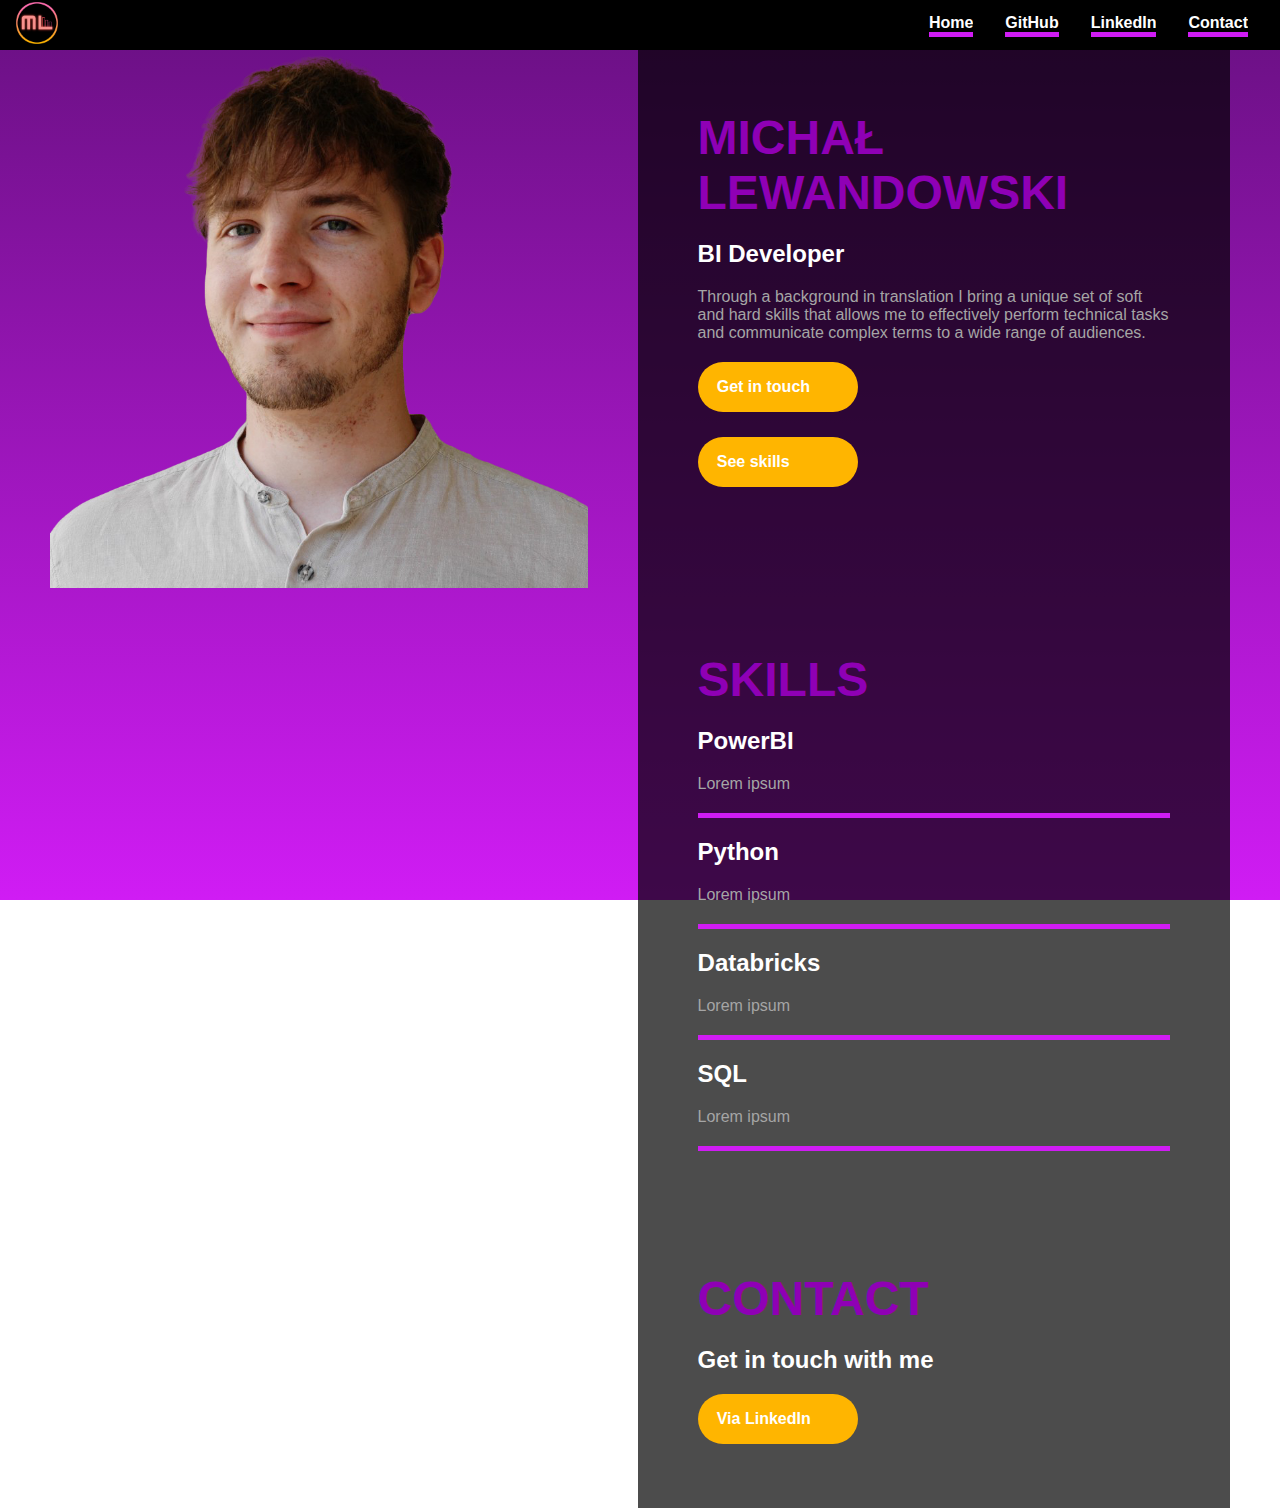
==== index.html @ a10fa275 "add separators in nav links" ====
<!DOCTYPE html>
<!--[if lt IE 7]>      <html class="no-js lt-ie9 lt-ie8 lt-ie7"> <![endif]-->
<!--[if IE 7]>         <html class="no-js lt-ie9 lt-ie8"> <![endif]-->
<!--[if IE 8]>         <html class="no-js lt-ie9"> <![endif]-->
<!--[if gt IE 8]>      <html class="no-js"> <!--<![endif]-->
<html lang="en">

<head>
    <meta charset="utf-8">
    <meta http-equiv="X-UA-Compatible" content="IE=edge">
    <title>Michał Lewandowski</title>
    <meta name="description" content="">
    <meta name="viewport" content="width=device-width, initial-scale=1">
    <link rel="shortcut icon" href="app/static/favicon.ico">
    <link rel="stylesheet" href="app/static/style.css">

<body>
    <section class="top-nav">
        <div>
            <img src="app/static/logo.png" width="42" , height="42" class="logo" />
        </div>
        <input id="menu-toggle" type="checkbox" />
        <label class='menu-button-container' for="menu-toggle">
            <div class='menu-button'></div>
        </label>
        <ul class="menu">
            <li><a href="#top" class="nav-link">
                    Home
                    <hr>
                </a></li>
            <li><a href="https://github.com/Lewandowski-commits" class="nav-link">
                    GitHub
                    <hr>
                </a></li>
            <li><a href="https://www.linkedin.com/in/lewandowskimicha%C5%82/" class="nav-link">
                    LinkedIn
                    <hr>
                </a></li>
            <li><a href="#contact" class="nav-link">
                    Contact
                    <hr>
                </a></li>
        </ul>
    </section>

    <section class="main">
        <div class="grid-container">
            <div class="item-left-big" id="top">
                <img src="app/static/profile pic no bg.png" width=100% alt="Profile picture of author" />
            </div>
            <div class="item-right-small bg-black">
                <h1>Michał Lewandowski</h1>
                <h2>BI Developer</h2>
                <p>Through a background in translation I bring a unique set of soft and hard skills that allows me to
                    effectively perform technical tasks and communicate complex terms to a wide range of audiences.</p>
                <a href="#contact" class="button">Get in touch</a>
                <a href="#skills" class="button">See skills</a>
            </div>
            <div class="item-left-big">

            </div>
            <div class="item-right-small bg-black">
                <h1 id="skills">Skills</h1>
                <h2>PowerBI</h2>
                <p>Lorem ipsum</p>
                <hr>
                <h2>Python</h2>
                <p>Lorem ipsum</p>
                <hr>
                <h2>Databricks</h2>
                <p>Lorem ipsum</p>
                <hr>
                <h2>SQL</h2>
                <p>Lorem ipsum</p>
                <hr>
            </div>
            <div class="item-left-big">

            </div>
            <div class="item-right-small bg-black">
                <h1 id="contact">Contact</h1>
                <h2>Get in touch with me</h2>
                <a href="https://www.linkedin.com/in/lewandowskimicha%C5%82/" class="button">Via LinkedIn</a>
            </div>
    </section>
</body>

</html>
---- app/static/style.css ----
* {

    margin: 0;

    padding: 0;

    box-sizing: border-box;

    font-family: 'Avenir LT Pro', sans-serif;
}

html {
    height: 100%;
    scroll-behavior: smooth;
}

body {
    background-repeat: no-repeat;
    background: linear-gradient(0deg, rgba(208, 28, 244, 1) 0%, rgba(104, 16, 129, 1) 100%);
    background-attachment: fixed;
}

h1 {
    color: #8F00B5;
    text-transform: uppercase;
    font-size: 3em;
}

h2 {
    color: #FFFFFF
}

p {
    color: #a5a5a5
}

.main {
    margin-top: 50px;
    height: 100%;
}

.bg-black {
    display: flex;
    flex-direction: column;
    background: rgba(0, 0, 0, 0.7);
    padding: 60px;
    row-gap: 20px;
}

.grid-container {
    display: grid;
    column-gap: 50px;
    grid-template-columns: repeat(12, auto);
    grid-template-rows: 1fr;
    width: 100%;
    height: 100%;
    align-content: center;
}

.item-left-big {
    grid-column-start: 2;
    grid-column-end: 9;
}

.item-right-small {
    grid-column-start: 9;
    grid-column-end: 12;
}

a.nav-link {
    font-weight: 600;
    color: #FFFFFF;
    text-decoration: none;
}

a.button {
    display: inline-block;
    padding: 1em 1.2em;
    margin: 0 0.3em 0.3em 0;
    border-radius: 2em;
    box-sizing: border-box;
    text-decoration: none;
    font-weight: 700;
    color: #FFFFFF;
    background-color: rgba(255, 181, 0, 1);
    transition: all 0.2s;
    width: 10em
}

a.button:hover {
    background-color: rgba(255, 109, 175, 1);
}

hr {
    border-top: 5px solid rgba(208, 28, 244, 1);
    border-bottom: 0px;
    border-left: 0px;
    border-right: 0px;
}

.top-nav {
    display: flex;
    flex-direction: row;
    align-items: center;
    justify-content: space-between;
    background-color: #000000;
    background: #000000;
    /* W3C, IE 10+/ Edge, Firefox 16+, Chrome 26+, Opera 12+, Safari 7+ */
    color: #FFF;
    height: 50px;
    padding: 1em;
    position: fixed;
    top: 0;
    width: 100%;
}

.menu {
    display: flex;
    flex-direction: row;
    list-style-type: none;
    margin: 0;
    padding: 0;
}

.menu>li {
    margin: 0 1rem;
    overflow: hidden;
}

.menu-button-container {
    display: none;
    height: 100%;
    width: 30px;
    cursor: pointer;
    flex-direction: column;
    justify-content: center;
    align-items: center;
}

#menu-toggle {
    display: none;
}

.menu-button,
.menu-button::before,
.menu-button::after {
    display: block;
    background-color: #fff;
    position: absolute;
    height: 4px;
    width: 30px;
    transition: transform 400ms cubic-bezier(0.23, 1, 0.32, 1);
    border-radius: 2px;
}

.menu-button::before {
    content: '';
    margin-top: -8px;
}

.menu-button::after {
    content: '';
    margin-top: 8px;
}

#menu-toggle:checked+.menu-button-container .menu-button::before {
    margin-top: 0px;
    transform: rotate(405deg);
}

#menu-toggle:checked+.menu-button-container .menu-button {
    background: rgba(255, 255, 255, 0);
}

#menu-toggle:checked+.menu-button-container .menu-button::after {
    margin-top: 0px;
    transform: rotate(-405deg);
}

@media (max-width: 700px) {
    .grid-container {
        grid-template-rows: 1fr 1fr;
        width: 100%;
        height: 100%;
        column-gap: 0px;
    }

    .item-left-big {
        grid-column-start: 1;
        grid-column-end: 12;
    }

    .item-right-small {
        grid-column-start: 1;
        grid-column-end: 12;
    }

    .menu-button-container {
        display: flex;
    }

    .menu {
        position: absolute;
        top: 0;
        margin-top: 50px;
        left: 0;
        flex-direction: column;
        width: 100%;
        justify-content: center;
        align-items: center;
    }

    #menu-toggle~.menu li {
        height: 0;
        margin: 0;
        padding: 0;
        border: 0;
        transition: height 400ms cubic-bezier(0.23, 1, 0.32, 1);
    }

    #menu-toggle:checked~.menu li {
        border: 1px solid #333;
        height: 2.5em;
        padding: 0.5em;
        transition: height 400ms cubic-bezier(0.23, 1, 0.32, 1);
    }

    .menu>li {
        display: flex;
        justify-content: center;
        margin: 0;
        padding: 0.5em 0;
        width: 100%;
        color: white;
        background-color: #222;
    }

    .menu>li:not(:last-child) {
        border-bottom: 1px solid #444;
    }
}
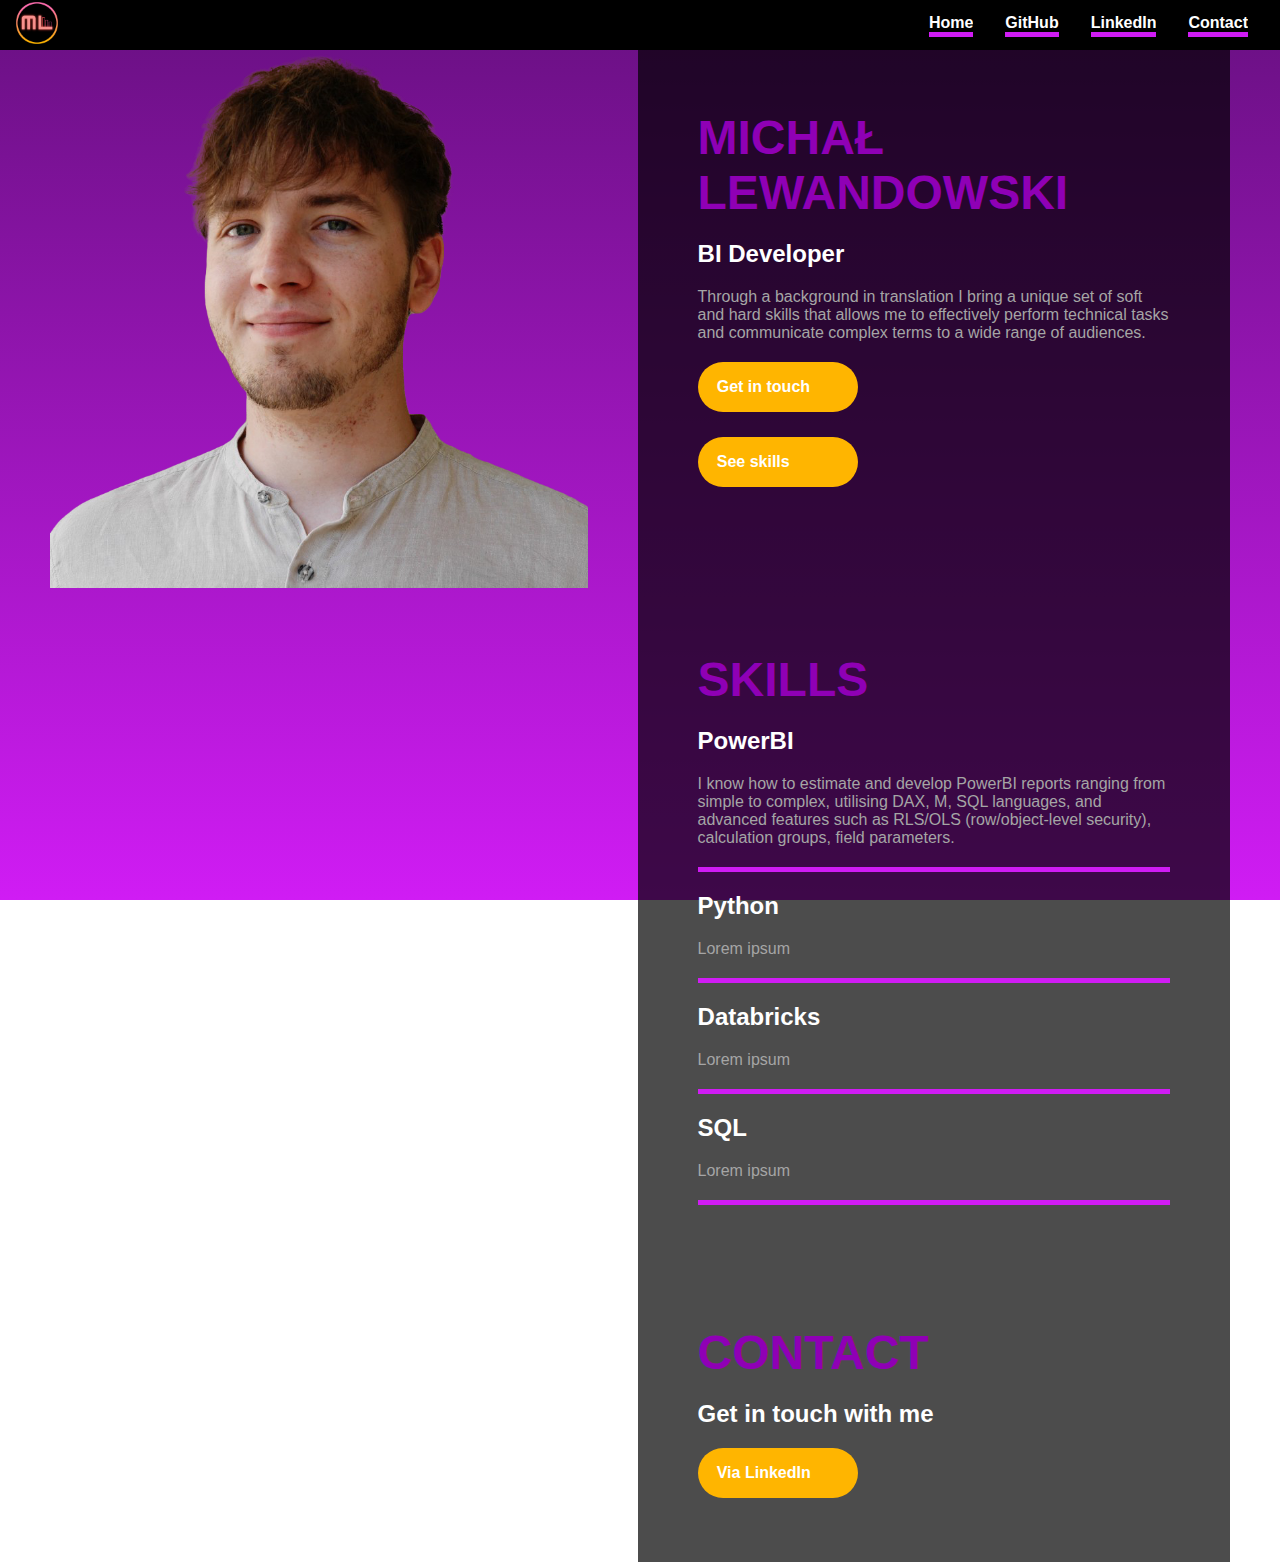
==== commit 6758cd0b: "add basic text under PowerBI" ====
--- a/index.html
+++ b/index.html
@@ -62,7 +62,9 @@
             <div class="item-right-small bg-black">
                 <h1 id="skills">Skills</h1>
                 <h2>PowerBI</h2>
-                <p>Lorem ipsum</p>
+                <p>I know how to estimate and develop PowerBI reports ranging from simple to complex, utilising
+                    DAX, M, SQL languages, and advanced features such as RLS/OLS
+                    (row/object-level security), calculation groups, field parameters.</p>
                 <hr>
                 <h2>Python</h2>
                 <p>Lorem ipsum</p>
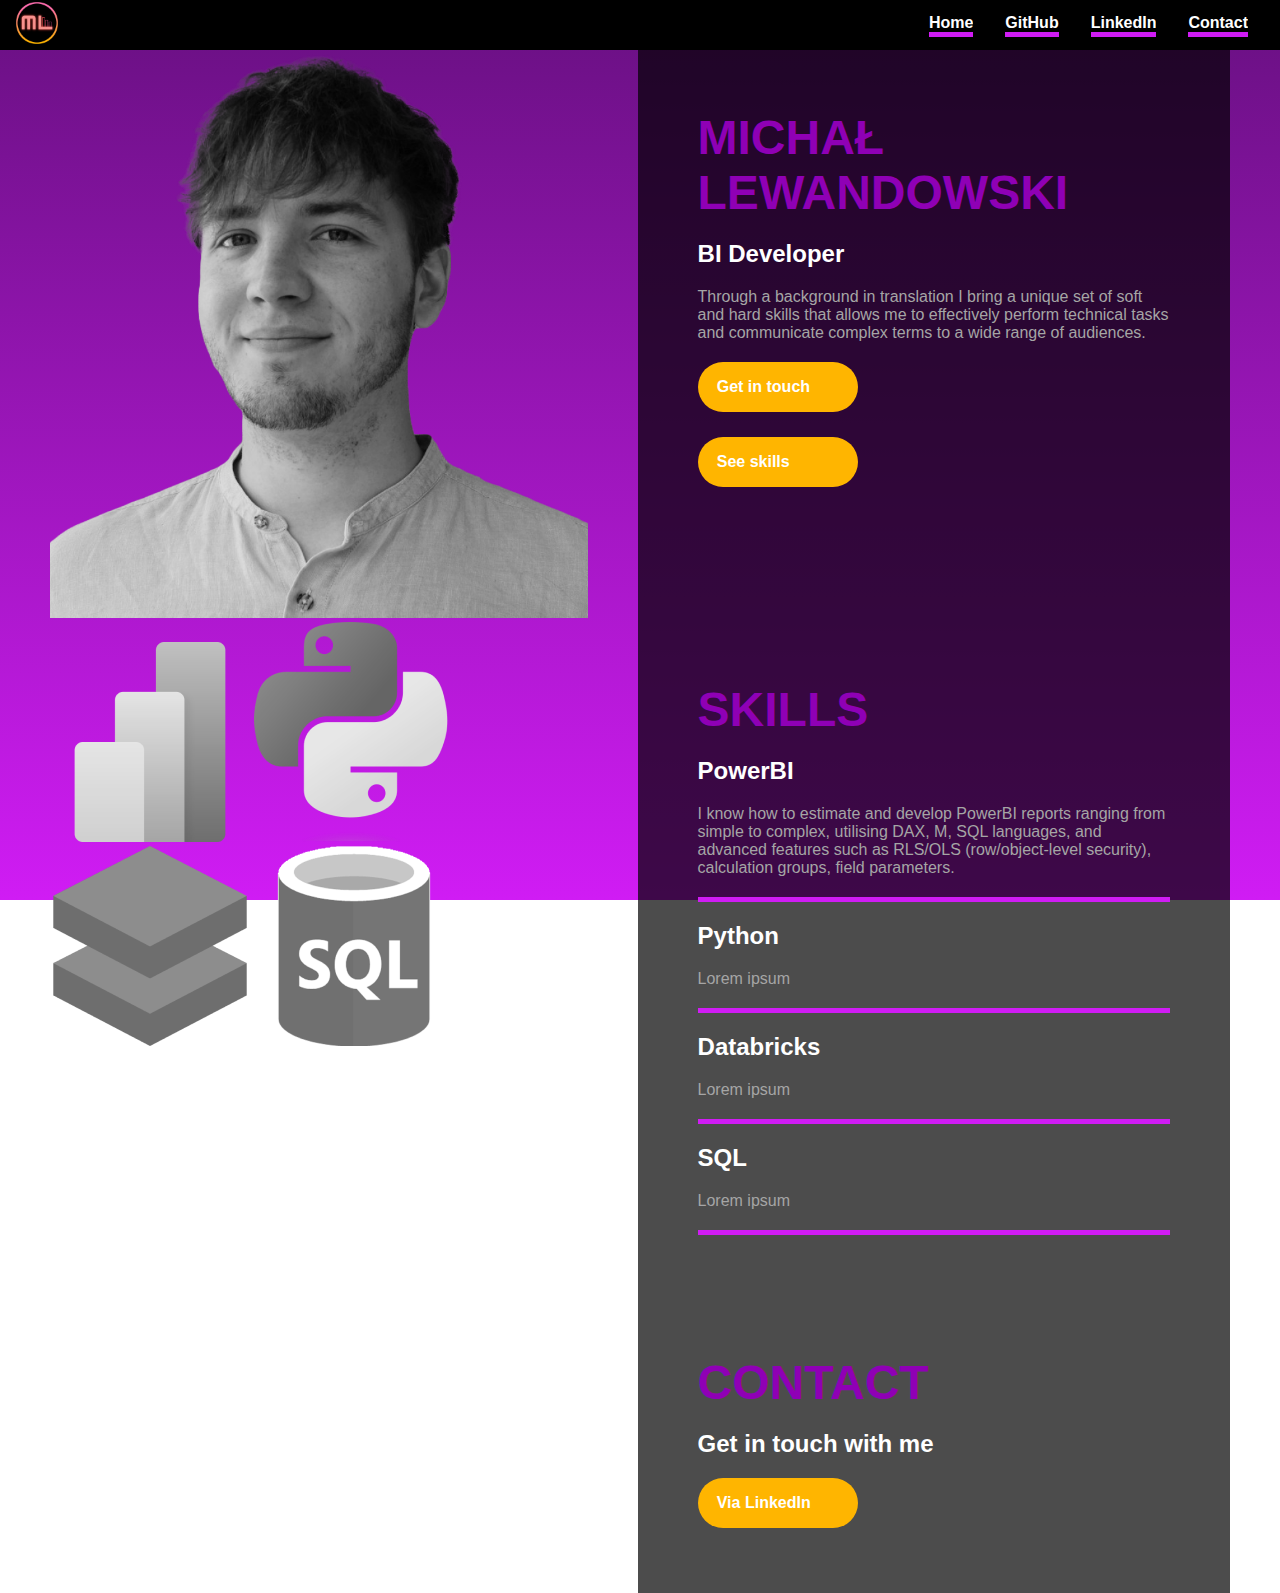
==== commit bab678e7: "add tech images" ====
--- a/index.html
+++ b/index.html
@@ -57,7 +57,10 @@
                 <a href="#skills" class="button">See skills</a>
             </div>
             <div class="item-left-big">
-
+                <img src="app/static/PowerBI.png" width=200px alt="PowerBI icon" />
+                <img src="app/static/Python.png" width=200px alt="PowerBI icon" />
+                <img src="app/static/Databricks.png" width=200px alt="PowerBI icon" />
+                <img src="app/static/SQL.png" width=200px alt="PowerBI icon" />
             </div>
             <div class="item-right-small bg-black">
                 <h1 id="skills">Skills</h1>
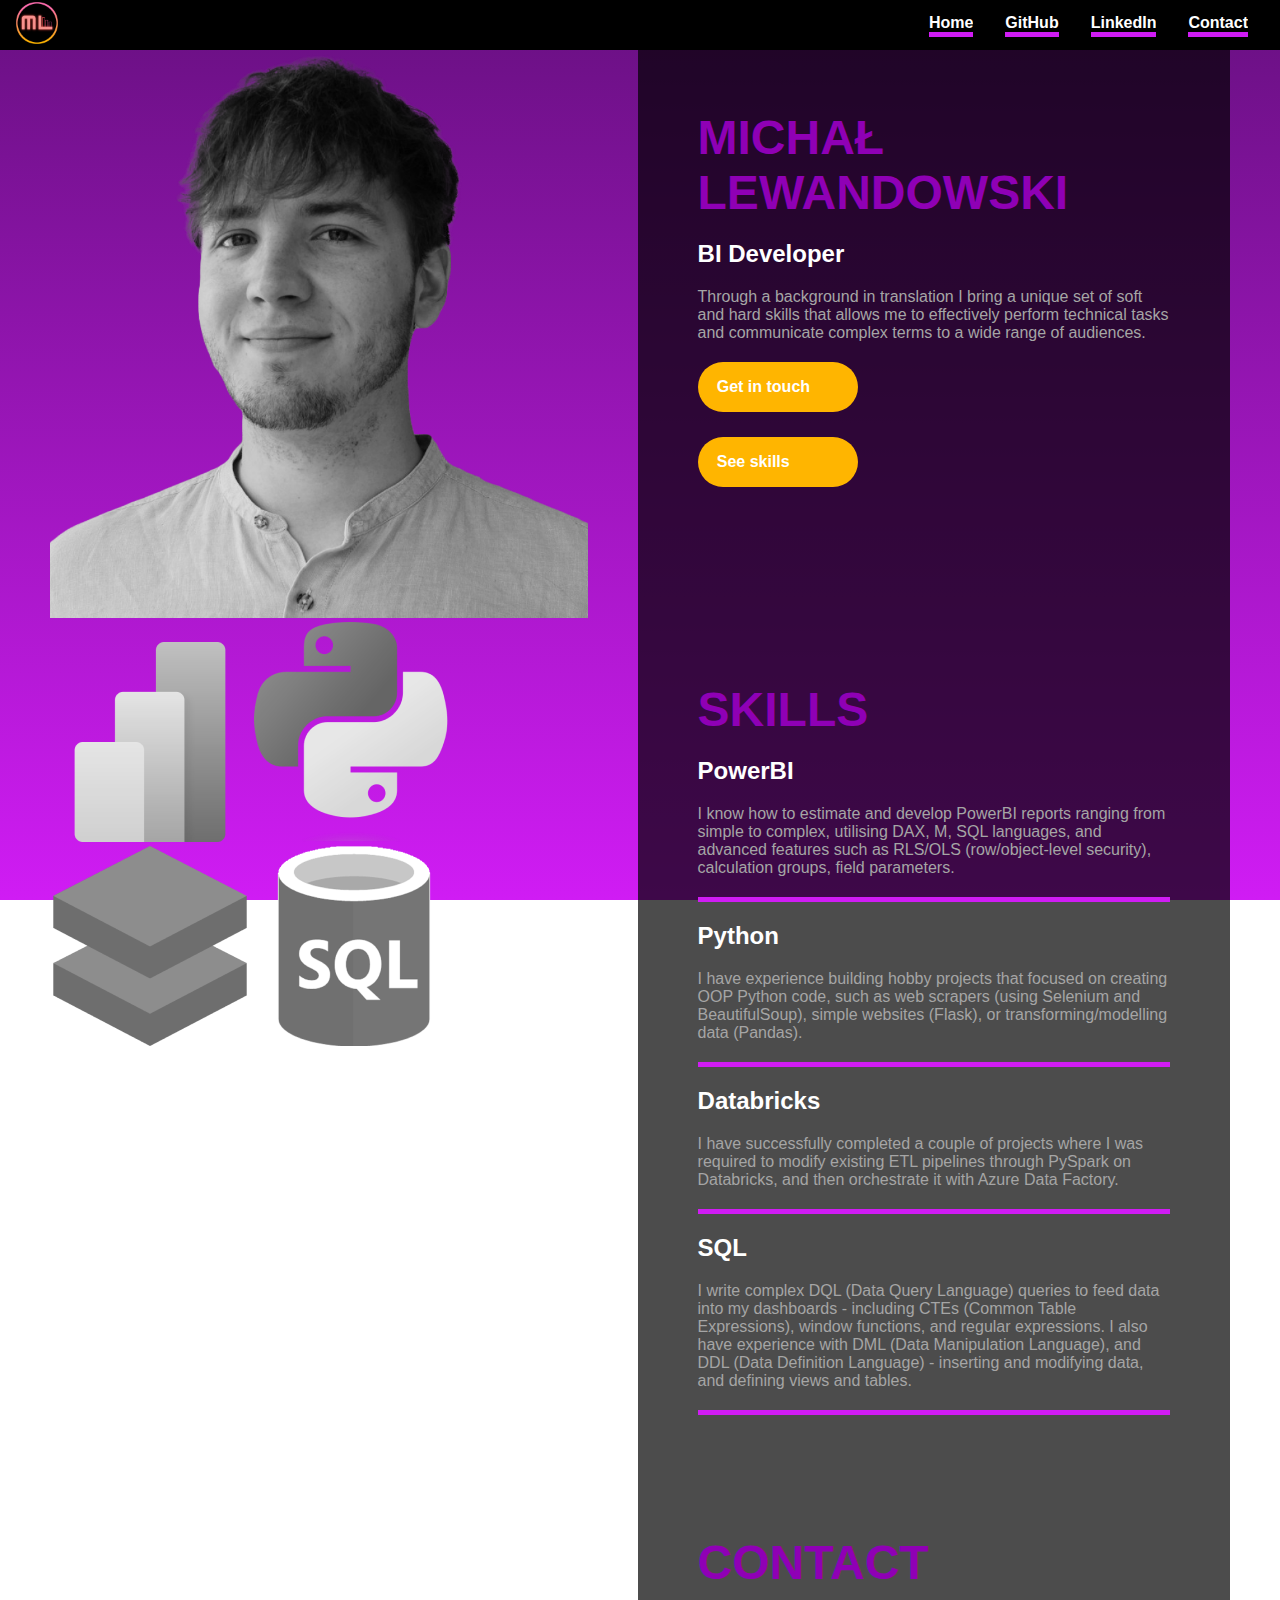
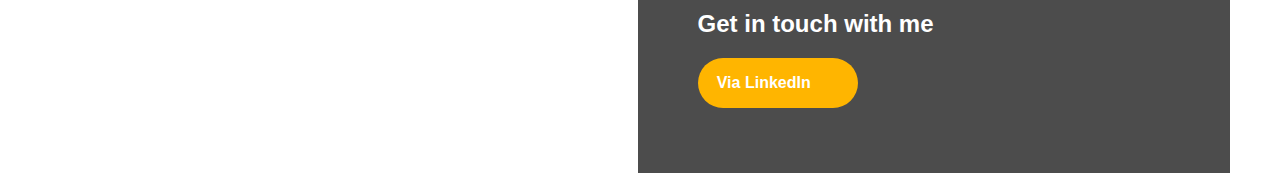
==== commit d6802d36: "add text to other skills" ====
--- a/index.html
+++ b/index.html
@@ -70,13 +70,19 @@
                     (row/object-level security), calculation groups, field parameters.</p>
                 <hr>
                 <h2>Python</h2>
-                <p>Lorem ipsum</p>
+                <p>I have experience building hobby projects that focused on creating OOP Python code, such as web
+                    scrapers (using Selenium and BeautifulSoup), simple websites (Flask), or transforming/modelling data
+                    (Pandas).</p>
                 <hr>
                 <h2>Databricks</h2>
-                <p>Lorem ipsum</p>
+                <p>I have successfully completed a couple of projects where I was required to modify existing ETL
+                    pipelines through PySpark on Databricks, and then orchestrate it with Azure Data Factory.</p>
                 <hr>
                 <h2>SQL</h2>
-                <p>Lorem ipsum</p>
+                <p>I write complex DQL (Data Query Language) queries to feed data into my dashboards - including CTEs
+                    (Common Table Expressions), window functions, and regular expressions. I also have experience with
+                    DML (Data Manipulation Language), and DDL (Data Definition Language) - inserting and modifying data,
+                    and defining views and tables.</p>
                 <hr>
             </div>
             <div class="item-left-big">
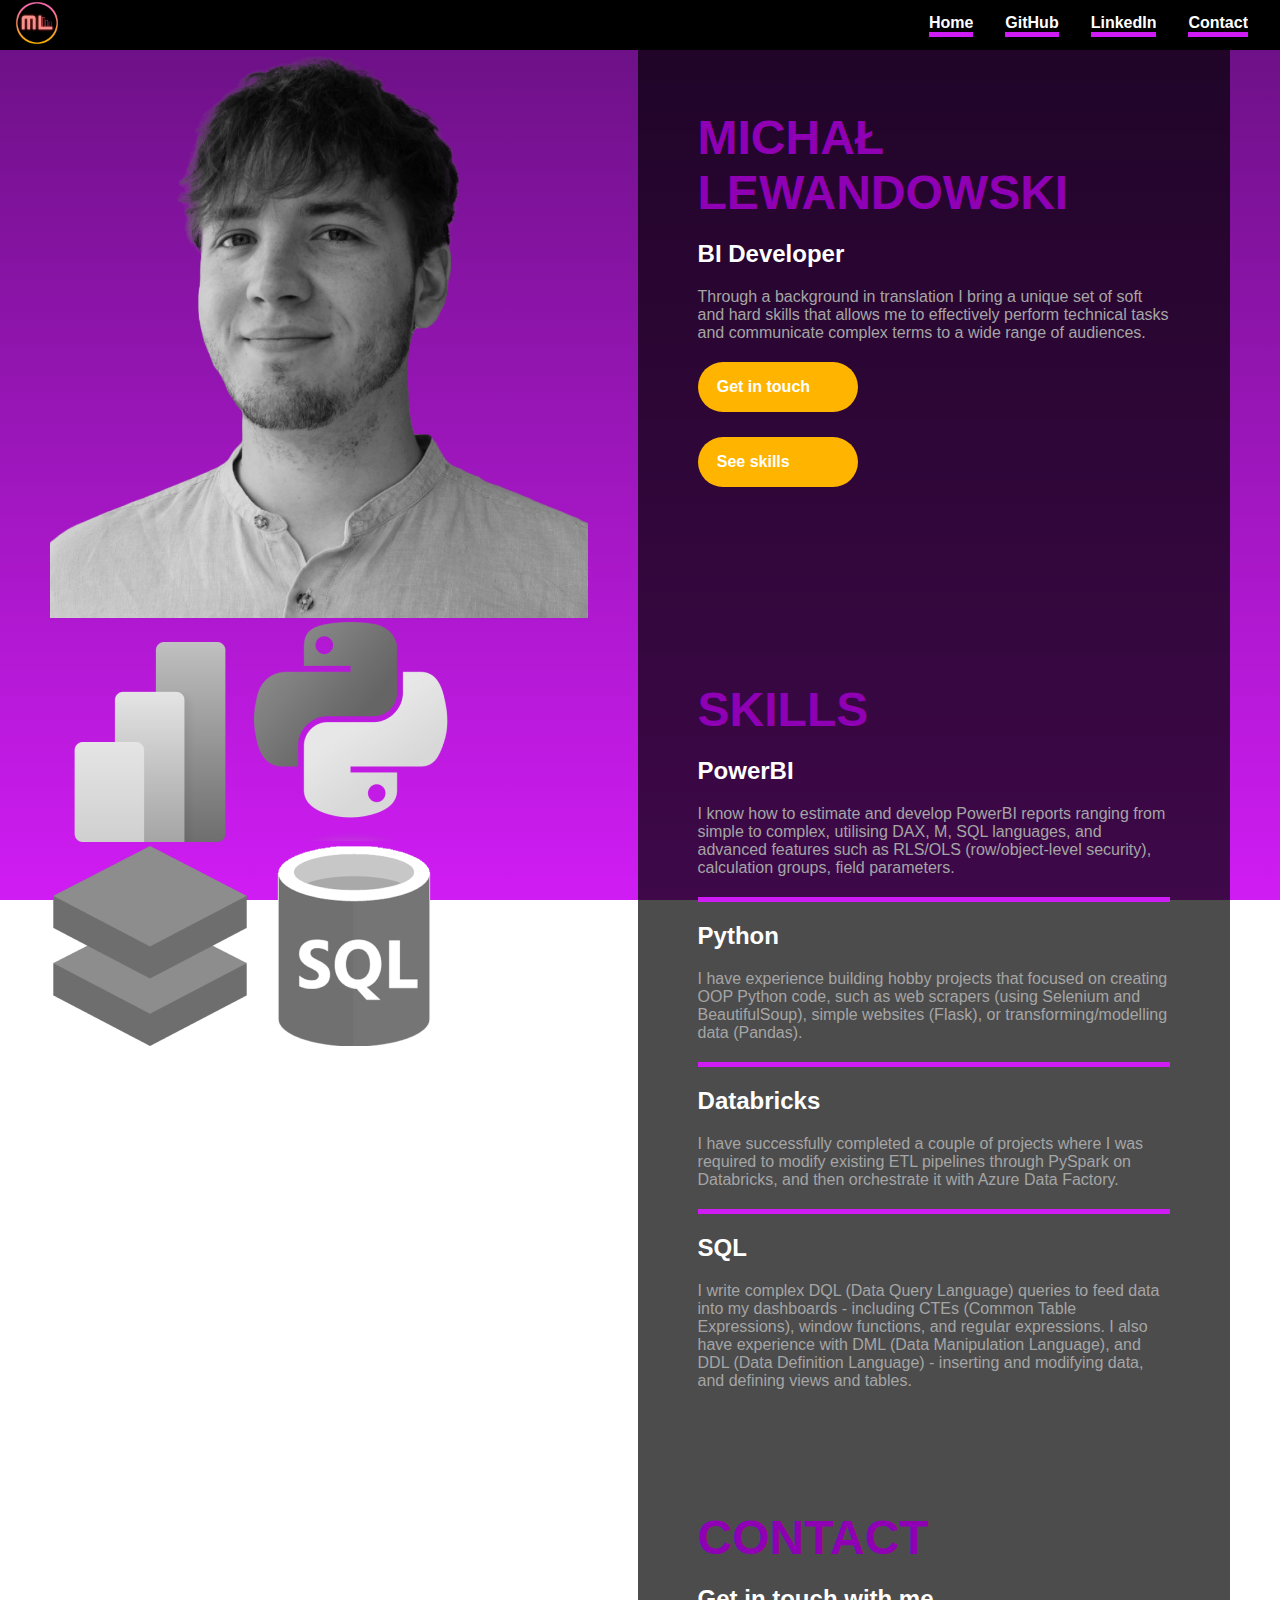
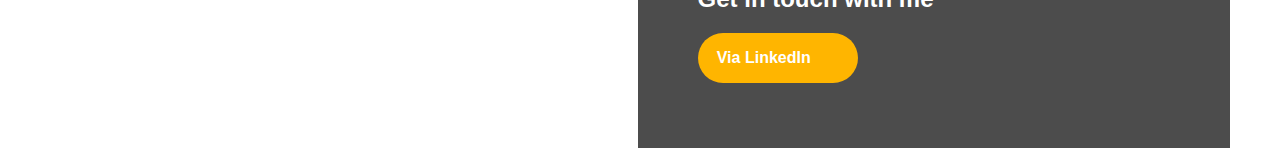
==== commit 258a12da: "remove separator after SQL" ====
--- a/index.html
+++ b/index.html
@@ -83,7 +83,6 @@
                     (Common Table Expressions), window functions, and regular expressions. I also have experience with
                     DML (Data Manipulation Language), and DDL (Data Definition Language) - inserting and modifying data,
                     and defining views and tables.</p>
-                <hr>
             </div>
             <div class="item-left-big">
 
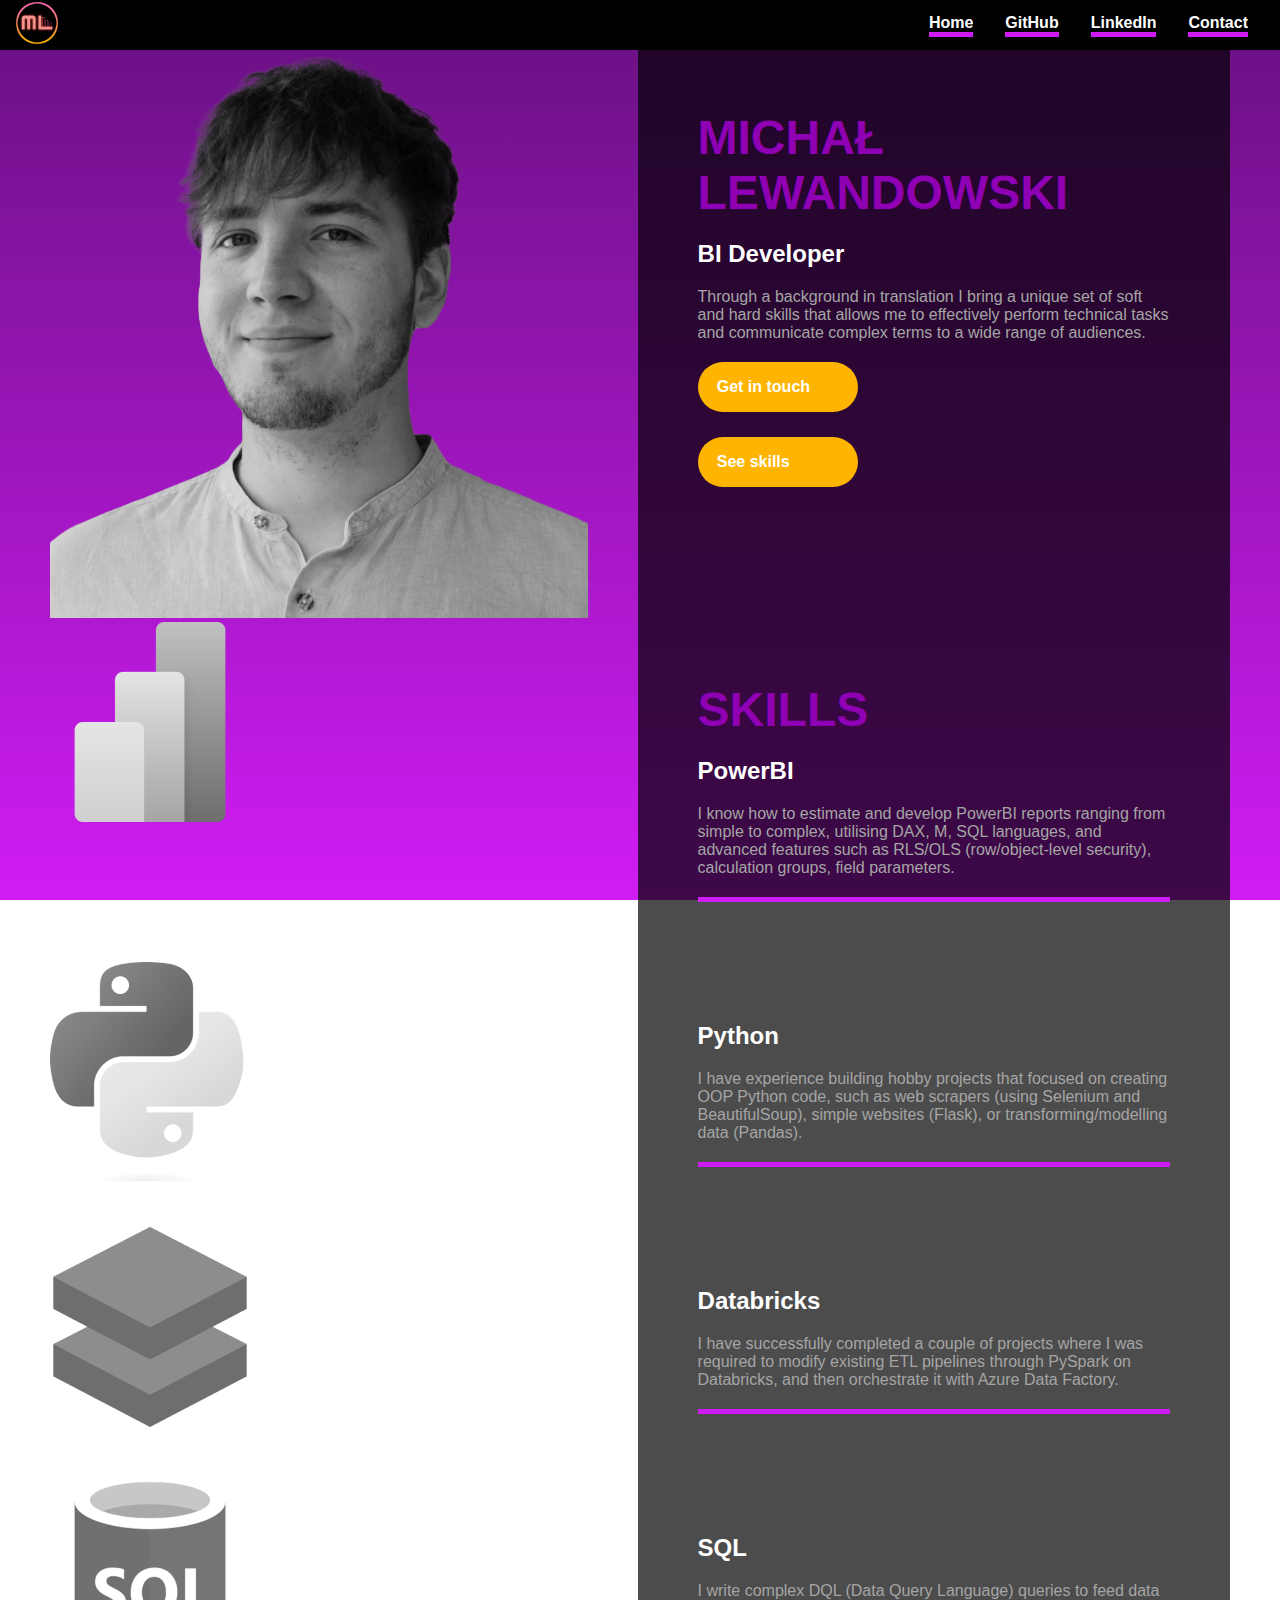
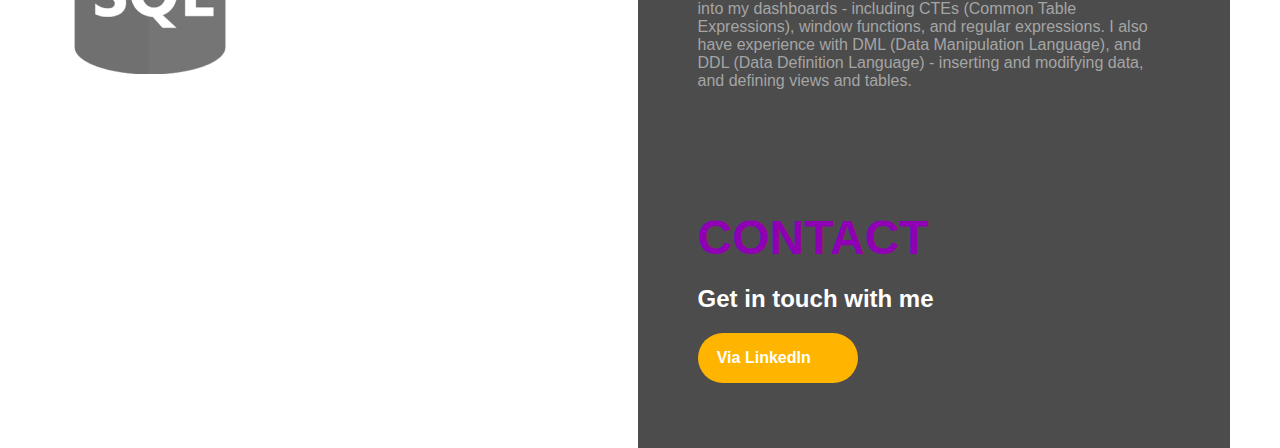
==== commit 67543b59: "reorganise icons" ====
--- a/index.html
+++ b/index.html
@@ -58,9 +58,6 @@
             </div>
             <div class="item-left-big">
                 <img src="app/static/PowerBI.png" width=200px alt="PowerBI icon" />
-                <img src="app/static/Python.png" width=200px alt="PowerBI icon" />
-                <img src="app/static/Databricks.png" width=200px alt="PowerBI icon" />
-                <img src="app/static/SQL.png" width=200px alt="PowerBI icon" />
             </div>
             <div class="item-right-small bg-black">
                 <h1 id="skills">Skills</h1>
@@ -69,29 +66,41 @@
                     DAX, M, SQL languages, and advanced features such as RLS/OLS
                     (row/object-level security), calculation groups, field parameters.</p>
                 <hr>
+            </div>
+            <div class="item-left-big">
+                <img src="app/static/Python.png" width=200px alt="PowerBI icon" />
+            </div>
+            <div class="item-right-small bg-black">
                 <h2>Python</h2>
                 <p>I have experience building hobby projects that focused on creating OOP Python code, such as web
                     scrapers (using Selenium and BeautifulSoup), simple websites (Flask), or transforming/modelling data
                     (Pandas).</p>
                 <hr>
+            </div>
+            <div class="item-left-big">
+                <img src="app/static/Databricks.png" width=200px alt="PowerBI icon" />
+            </div>
+            <div class="item-right-small bg-black">
                 <h2>Databricks</h2>
                 <p>I have successfully completed a couple of projects where I was required to modify existing ETL
                     pipelines through PySpark on Databricks, and then orchestrate it with Azure Data Factory.</p>
                 <hr>
+            </div>
+            <div class="item-left-big"><img src="app/static/SQL.png" width=200px alt="PowerBI icon" /></div>
+            <div class="item-right-small bg-black">
                 <h2>SQL</h2>
                 <p>I write complex DQL (Data Query Language) queries to feed data into my dashboards - including CTEs
                     (Common Table Expressions), window functions, and regular expressions. I also have experience with
                     DML (Data Manipulation Language), and DDL (Data Definition Language) - inserting and modifying data,
                     and defining views and tables.</p>
             </div>
-            <div class="item-left-big">
-
-            </div>
             <div class="item-right-small bg-black">
                 <h1 id="contact">Contact</h1>
                 <h2>Get in touch with me</h2>
                 <a href="https://www.linkedin.com/in/lewandowskimicha%C5%82/" class="button">Via LinkedIn</a>
             </div>
+        </div>
+
     </section>
 </body>
 
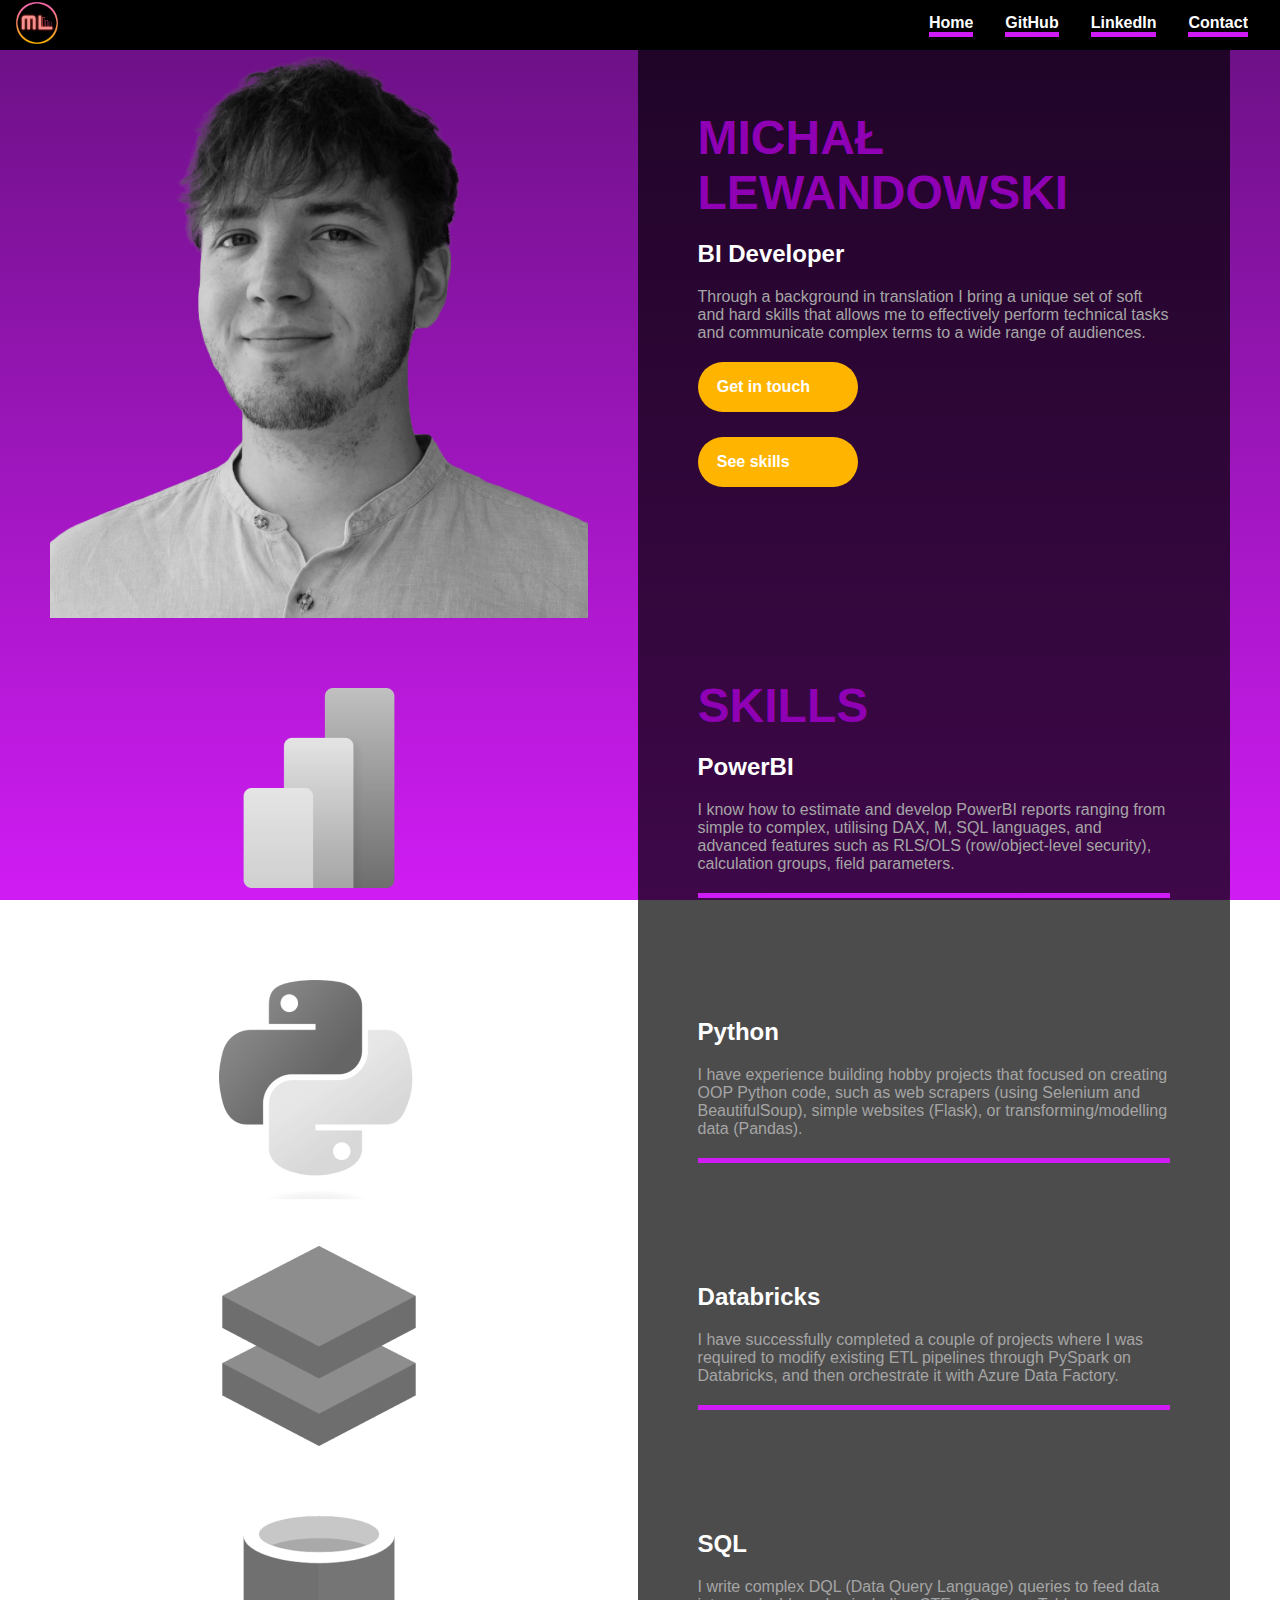
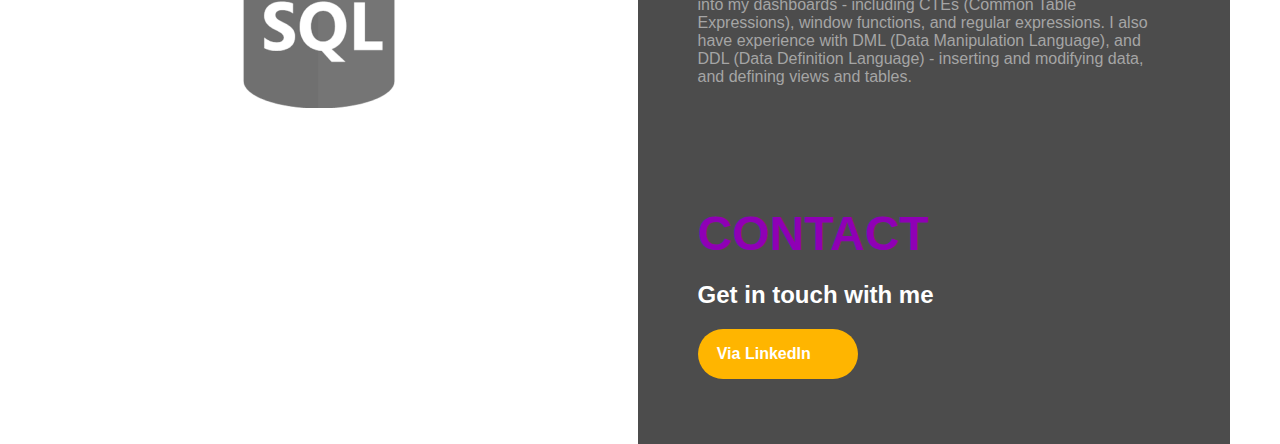
==== commit c7a60a21: "add image padding" ====
--- a/index.html
+++ b/index.html
@@ -57,7 +57,7 @@
                 <a href="#skills" class="button">See skills</a>
             </div>
             <div class="item-left-big">
-                <img src="app/static/PowerBI.png" width=200px alt="PowerBI icon" />
+                <img src="app/static/PowerBI.png" width=200px alt="PowerBI icon" class="img-padding" />
             </div>
             <div class="item-right-small bg-black">
                 <h1 id="skills">Skills</h1>
@@ -68,7 +68,7 @@
                 <hr>
             </div>
             <div class="item-left-big">
-                <img src="app/static/Python.png" width=200px alt="PowerBI icon" />
+                <img src="app/static/Python.png" width=200px alt="PowerBI icon" class="img-padding" />
             </div>
             <div class="item-right-small bg-black">
                 <h2>Python</h2>
@@ -78,7 +78,7 @@
                 <hr>
             </div>
             <div class="item-left-big">
-                <img src="app/static/Databricks.png" width=200px alt="PowerBI icon" />
+                <img src="app/static/Databricks.png" width=200px alt="PowerBI icon" class="img-padding" />
             </div>
             <div class="item-right-small bg-black">
                 <h2>Databricks</h2>
@@ -86,7 +86,8 @@
                     pipelines through PySpark on Databricks, and then orchestrate it with Azure Data Factory.</p>
                 <hr>
             </div>
-            <div class="item-left-big"><img src="app/static/SQL.png" width=200px alt="PowerBI icon" /></div>
+            <div class="item-left-big"><img src="app/static/SQL.png" width=200px alt="PowerBI icon"
+                    class="img-padding" /></div>
             <div class="item-right-small bg-black">
                 <h2>SQL</h2>
                 <p>I write complex DQL (Data Query Language) queries to feed data into my dashboards - including CTEs
--- a/app/static/style.css
+++ b/app/static/style.css
@@ -60,6 +60,9 @@
 .item-left-big {
     grid-column-start: 2;
     grid-column-end: 9;
+    display: flex;
+    justify-content: center;
+    align-items: center;
 }
 
 .item-right-small {
@@ -195,6 +198,10 @@
         grid-column-end: 12;
     }
 
+    .img-padding {
+        padding: 10px;
+    }
+
     .menu-button-container {
         display: flex;
     }
